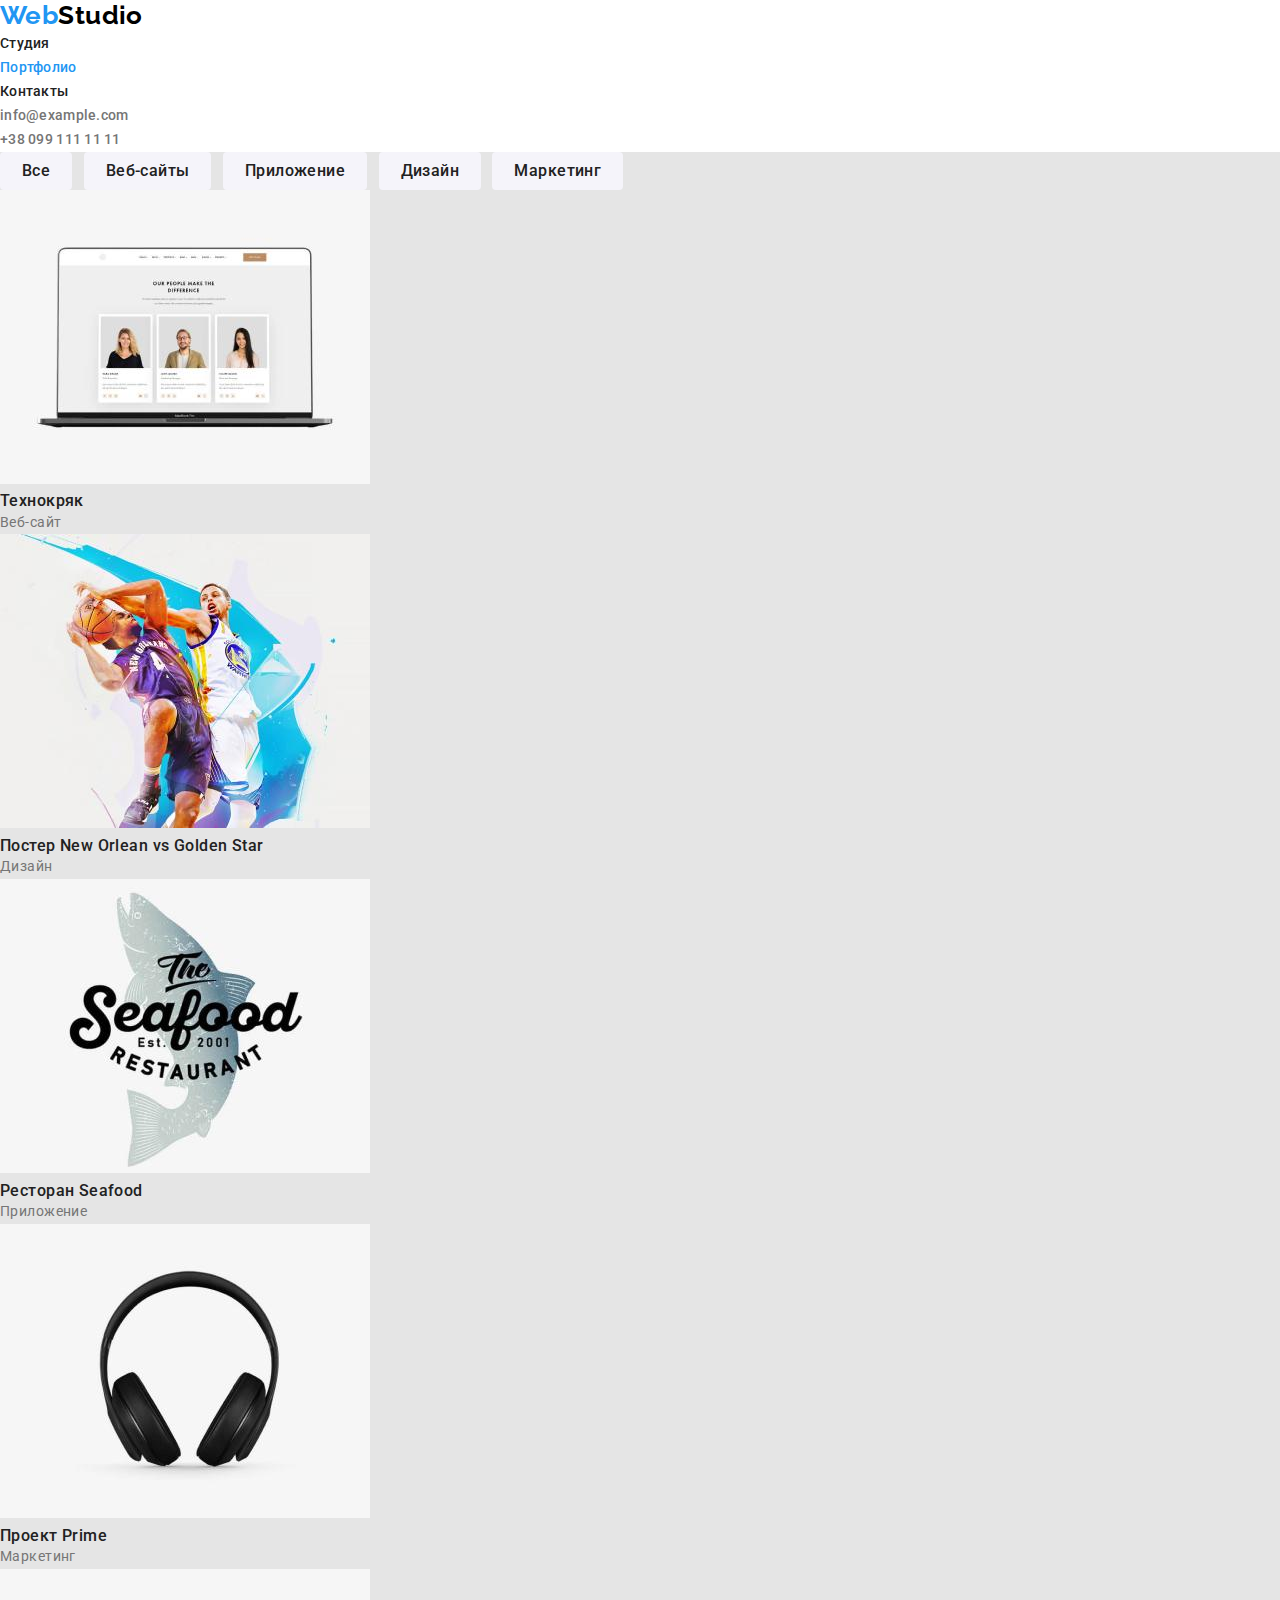
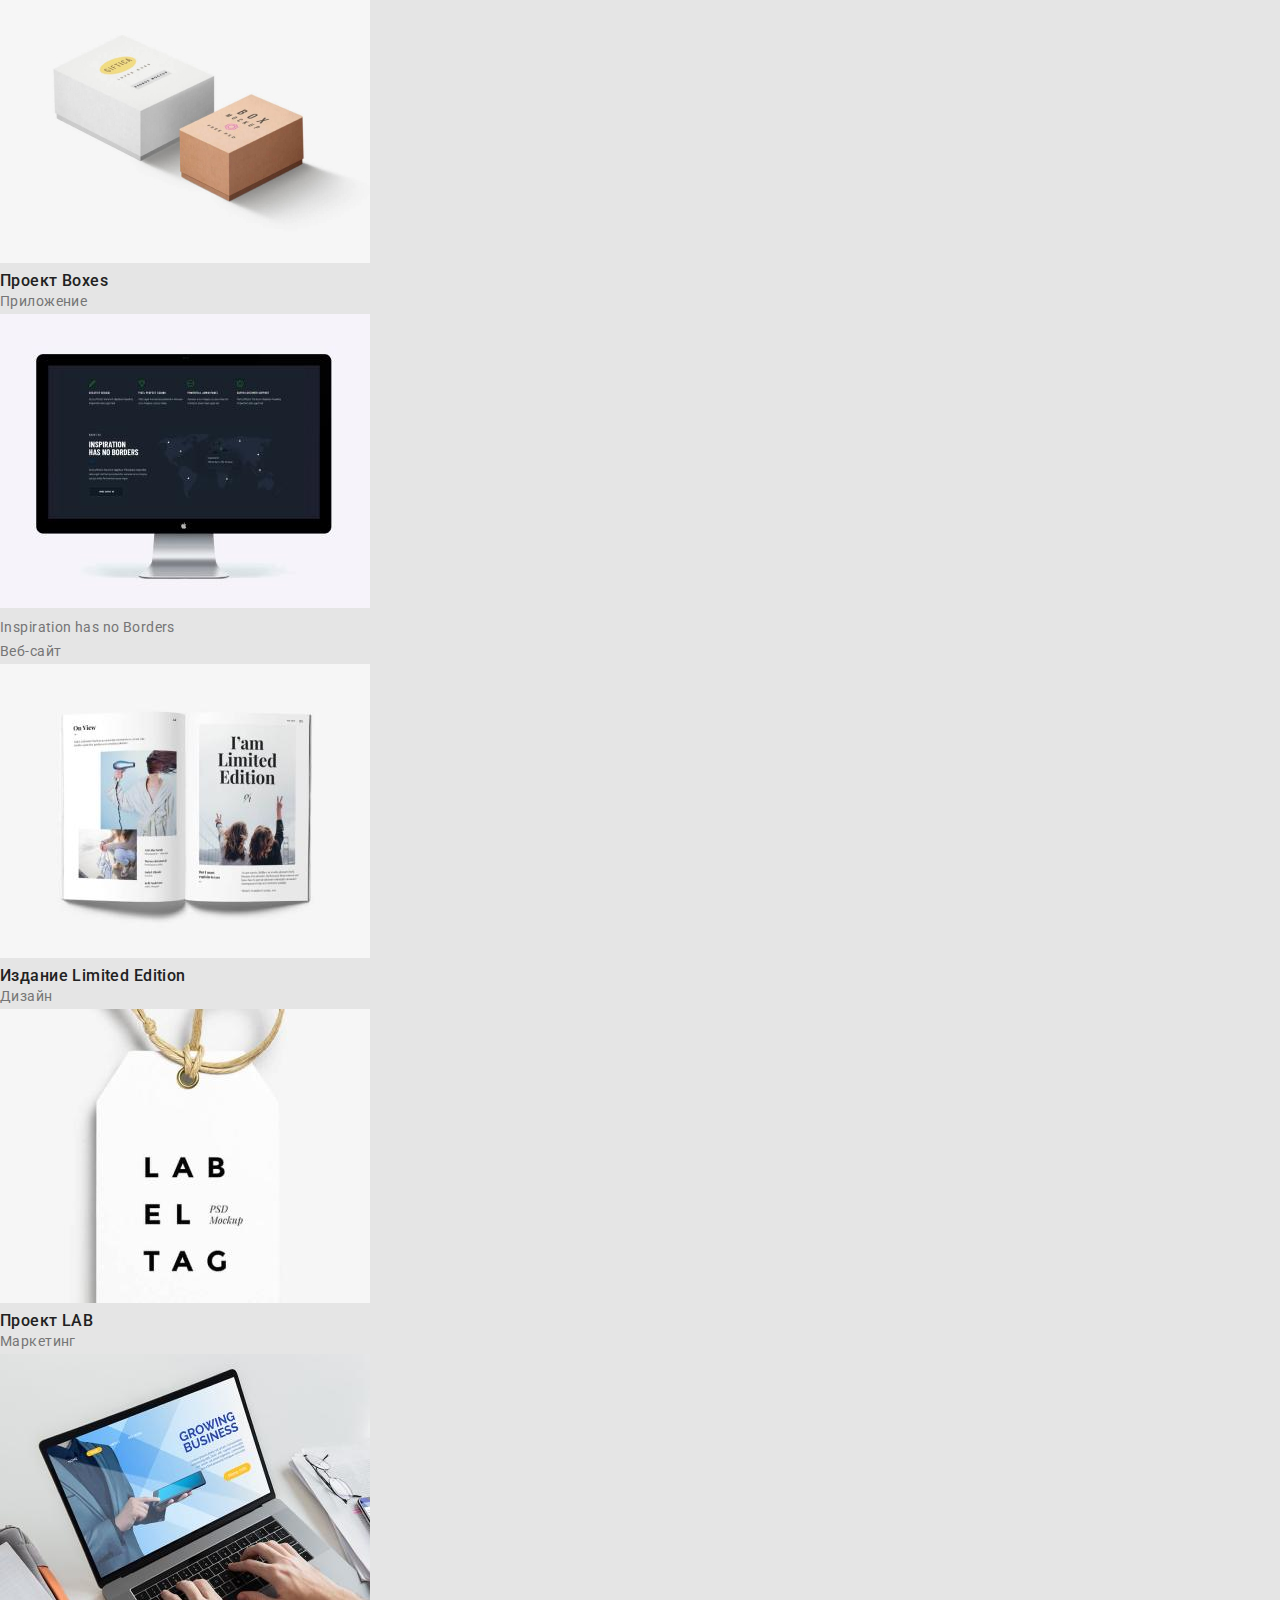
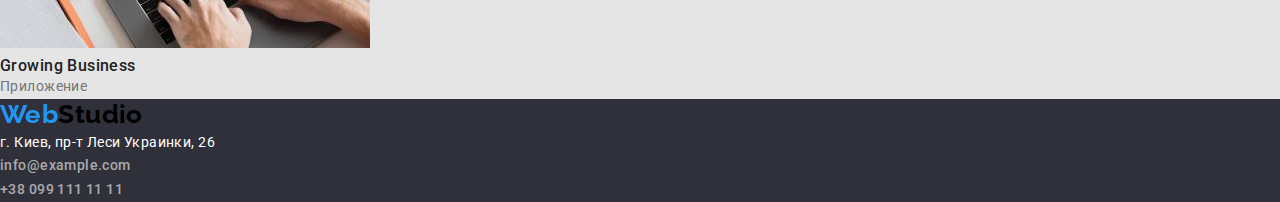
==== portfolio.html @ 2cf07dfc "файли з дз2" ====
<!DOCTYPE html>
<html lang="en">
<head>
    <meta charset="UTF-8">
    <meta http-equiv="X-UA-Compatible" content="IE=edge">
    <meta name="viewport" content="width=device-width, initial-scale=1.0">
    <title>Portfolio</title>
    <link rel="preconnect" href="https://fonts.googleapis.com">
    <link rel="preconnect" href="https://fonts.gstatic.com" crossorigin>
    <link href="https://fonts.googleapis.com/css2?family=Raleway:wght@700&family=Roboto:wght@400;500;700;900&display=swap"
        rel="stylesheet">
    <link href="./css/normalize.css" rel="stylesheet">
    <link href="./css/style.css" rel="stylesheet">
</head>
<body>
    <!-- Шапка сайта -->
    <header>
        <nav>
            <a href="./index.html" class='logo'>
                <span lang='en' class='logo logo-part'>Web</span><span lang='en'>Studio</span>
            </a>
    
            <ul class='site-nav'>
                <li><a href="./index.html" class="nav-link">Студия</a></li>
                <li><a href="./portfolio.html" class="nav-link current">Портфолио</a></li>
                <li><a href="" class="nav-link">Контакты</a></li>
            </ul>
        </nav>
        <ul class='contact-list'>
            <li class='contact-item'>
                <a href="mailto:info@example.com" class='contact'>
                    info@example.com
                </a>
            </li>
            <li class='contact-item'>
                <a href="tel:+380991111111" class='contact'>
                    +38 099 111 11 11
                </a>
            </li>
        </ul>
    </header>

    <main>
        <h2 class='portfolio-title title visually-hidden '>
            Портфолио
        </h2>
        <ul class='button-list'>
            <li class='button'>
                <input  id="radio-1" type="radio" name="radio" value="1" checked>
                <label for="radio-1">Все</label>
            </li>
            <li class='button' >
                <input id="radio-2" type="radio" name="radio" value="2" >
                <label for="radio-2">Веб-сайты</label>
            </li>
            <li class='button'>
                <input id="radio-3" type="radio" name="radio" value="3">
                <label for="radio-3">Приложение</label>
            </li>
            <li class='button'>
                <input id="radio-4" type="radio" name="radio" value="4">
                <label for="radio-4">Дизайн</label>
            </li>
            <li class='button'>
                <input id="radio-5" type="radio" name="radio" value="5">
                <label for="radio-5">Маркетинг</label>
            </li>
        </ul>

        

        <ul class="portfolio-list">
            <li class='portfolio-item'>
                <img src="./images/portfolio-images/img.jpg" alt="Технокряк" width="370" class='portgolio-images'>
                <h3 class="portfolio-subtitle subtitle">
                    Технокряк
                </h3>
                <p class="portfolio-text text">
                    Веб-сайт
                </p>
            </li>
            <li class='portfolio-item'>
                <img src="./images/portfolio-images/img(1).jpg" alt="Постер New Orlean vs Golden Star" width="370" class='portgolio-images'>
                <h3 class="portfolio-subtitle subtitle">
                    Постер <span lang='ru'>New Orlean vs Golden Star</span>
                </h3>
                <p class="portfolio-text text">
                    Дизайн
                </p>
            </li>
            <li class='portfolio-item'>
                <img src="./images/portfolio-images/img(2).jpg" alt="Ресторан Seafood" width="370" class='portgolio-images'>
                <h3 class="portfolio-subtitle subtitle">
                    Ресторан <span>Seafood</span>
                </h3>
                <p class="portfolio-text text">
                    Приложение
                </p>
            </li>
            <li class='portfolio-item'>
                <img src="./images/portfolio-images/img(3).jpg" alt="Наушники" width="370" class='portgolio-images'>
                <h3 class="portfolio-subtitle subtitle">
                    Проект <span>Prime</span>
                </h3>
                <p class="portfolio-text text">
                    Маркетинг
                </p>
            </li>
            <li class='portfolio-item'>
                <img src="./images/portfolio-images/img(4).jpg" alt="Фото проектов Boxes" width="370" class='portgolio-images'>
                <h3 class="portfolio-subtitle subtitle">
                    Проект <span>Boxes</span>
                </h3>
                <p class="portfolio-text text">
                    Приложение
                </p>
            </li>
            <li class='portfolio-item'>
                <img src="./images/portfolio-images/img(5).jpg" alt="Монитор" width="370" class='portgolio-images'>
                <h3 class="portfolio-subtitle">
                    <span>Inspiration has no Borders</span>
                </h3>
                <p class="portfolio-text text">
                    Веб-сайт
                </p>
            </li>
            <li class='portfolio-item'>
                <img src="./images/portfolio-images/img(6).jpg" alt="Разворот издания Limited Edition" width="370" class='portgolio-images'>
                <h3 class="portfolio-subtitle subtitle">
                    Издание <span>Limited Edition</span>
                </h3>
                <p class="portfolio-text text">
                    Дизайн
                </p>
            </li>
            <li class='portfolio-item'>
                <img src="./images/portfolio-images/img(7).jpg" alt="Фото проекта LAB" width="370" class='portgolio-images'>
                <h3 class="portfolio-subtitle subtitle">
                    Проект <span>LAB</span>
                </h3>
                <p class="portfolio-text text">
                    Маркетинг
                </p>
            </li>
            <li class='portfolio-item'>
                <img src="./images/portfolio-images/img(8).jpg" alt="Ноутбук" width="370" class='portgolio-images'>
                <h3 class="portfolio-subtitle subtitle">
                    <span>Growing Business</span>
                </h3>
                <p class="portfolio-text text">
                    Приложение
                </p>
            </li>
        </ul>
    </main>

    <!-- Футер -->
    <footer>
        <a href="./index.html" class='logo lpgp-footer'>
            <span lang='en' class='logo logo-part'>Web</span><span lang='en'>Studio</span>
        </a>
        <address class=''>
            <ul class='address-list'>
                <li class='address-item'>
                    <a href="/" class="address-map">г. Киев, пр-т Леси Украинки, 26</a>
                </li>
                <li class='address-item'>
                    <a href="mailto:info@example.com" class='contact footer-contact'>
                        info@example.com
                    </a>
                </li>
                <li class='address-item'>
                    <a href="tel:+380991111111" class='contact footer-contact'>
                        +38 099 111 11 11
                    </a>
                </li>
            </ul>
        </address>
    </footer>
</body>
</html>
---- css/style.css ----
/*#2196F3- цвет акцента
background #E5E5E5
footer #2F303A
header #FFFFFF
#212121- вторичнний цвет текста
#757575-основной цвет текста
rgba(255, 255, 255, 0,6)-цвет адресса в футере*/

:root {
  --primary-text-color: #212121;
  --title-text-color: #757575;
  --accent-color: #2196f3;
  --color-buttons: #f5f4fa;
  --primary-white-color: #ffffff;
  --background-color: #e5e5e5;
}

.visually-hidden {
  position: absolute;
  white-space: nowrap;
  width: 1px;
  height: 1px;
  overflow: hidden;
  border: 0;
  padding: 0;
  clip: rect(0 0 0 0);
  clip-path: inset(50%);
  margin: -1px;
}

body {
  background-color: var(--background-color);
  color: var(--title-text-color);

  font-family: Roboto, sans-serif;
  font-style: normal;
  font-weight: 400;

  letter-spacing: 0.03em;
  font-size: 14px;
  line-height: 1.71;
}

.title {
  font-weight: 700;
  font-size: 36px;
  line-height: 1.67;

  color: var(--primary-text-color);

  text-align: center;
}

.subtitle {
  font-weight: 500;
  font-size: 16px;
  line-height: 1.19;

  /*text-align: center;*/

  color: var(--primary-text-color);
}
/* -----------------------------------------Header---------------------------------------------------------------- */
header {
  background-color: #ffffff;
}

/* Logo */

.logo {
  font-family: Raleway, sans-serif;
  font-weight: 700;
  font-size: 26px;
  line-height: 1.19;
  color: #000000;
}

.logo-part {
  color: var(--accent-color);
}

/* Site nav */

.nav-link {
  font-weight: 500;
  font-size: 14px;
  line-height: 1.14;
  letter-spacing: 0.02em;

  color: var(--primary-text-color);
}

.nav-link:hover,
.nav-link:focus,
.contact:hover,
.contact:focus {
  color: var(--accent-color);
}

.nav-link.current {
  color: var(--accent-color);
}

.contact {
  color: var(--title-text-color);

  font-weight: 500;
  font-size: 14px;
  line-height: 1.14;
  letter-spacing: 0.02em;
}

/* -------------------------------------Footer------------------------------------------------------------------- */

footer {
  background-color: #2f303a;
}

.logo-footer {
  color: var(--primary-white-color);
}

address {
  font-style: normal;
}

.footer-contact {
  color: rgba(255, 255, 255, 0.6);
  font-size: 14px;
  line-height: 1.71;

  letter-spacing: 0.03em;
}

.footer-contact:hover,
.footer-contact:focus {
  color: var(--accent-color);
}

.address-map {
  color: var(--primary-white-color);
}

/*______________________________________________Studio__________________________________________________________*/
/* ---------------------------------------------Hero----------------------------------------------------------- */

.hero-title {
  font-weight: 900;
  font-size: 44px;
  line-height: 1.36;

  letter-spacing: 0.06em;
  text-transform: uppercase;

  color: var(--primary-white-color);
}

.hero-button {
  width: 200px;
  height: 50px;

  background-color: var(--accent-color);

  box-shadow: 0px 4px 4px rgba(0, 0, 0, 0.15);
  border-radius: 4px;

  color: var(--primary-white-color);
  font-weight: 700;
  letter-spacing: 0.06em;
  font-size: 16px;
  line-height: 1.87;

  cursor: pointer;
}
/* ----------------------------------------Advantage--------------------------------------------------------------- */
.advantage-subtitle {
  text-transform: uppercase;
  font-size: 14px;
  font-weight: 700;
}
/* ----------------------------------------Ourteam----------------------------------------------------------------- */
.ourteam-section {
  background-color: #f5f4fa;
}

.ourteam-text {
  font-size: 16px;
  line-height: 1.18;
}

/*Portfolio*/
.button {
  display: inline-block;
  padding: 6px 22px;
  margin-right: 8px;

  background: var(--color-buttons);
  border-radius: 4px;
  user-select: none;

  cursor: pointer;

  font-weight: 500;
  font-size: 16px;
  line-height: 1.62;
  color: var(--primary-text-color);
}

.button label {
  cursor: pointer;
}

.button input {
  display: none;
}

.button:hover,
.button:focus {
  background: var(--accent-color);

  box-shadow: 0px 3px 1px rgba(0, 0, 0, 0.1), 0px 1px 2px rgba(0, 0, 0, 0.08),
    0px 2px 2px rgba(0, 0, 0, 0.12);

  color: var(--primary-white-color);
}

.portfolio.subtitle {
  font-weight: 700;
  font-size: 18px;
  line-height: 2;

  letter-spacing: 0.06em;
}

.portfolio.text {
  font-size: 16px;
  line-height: 1.87;
}
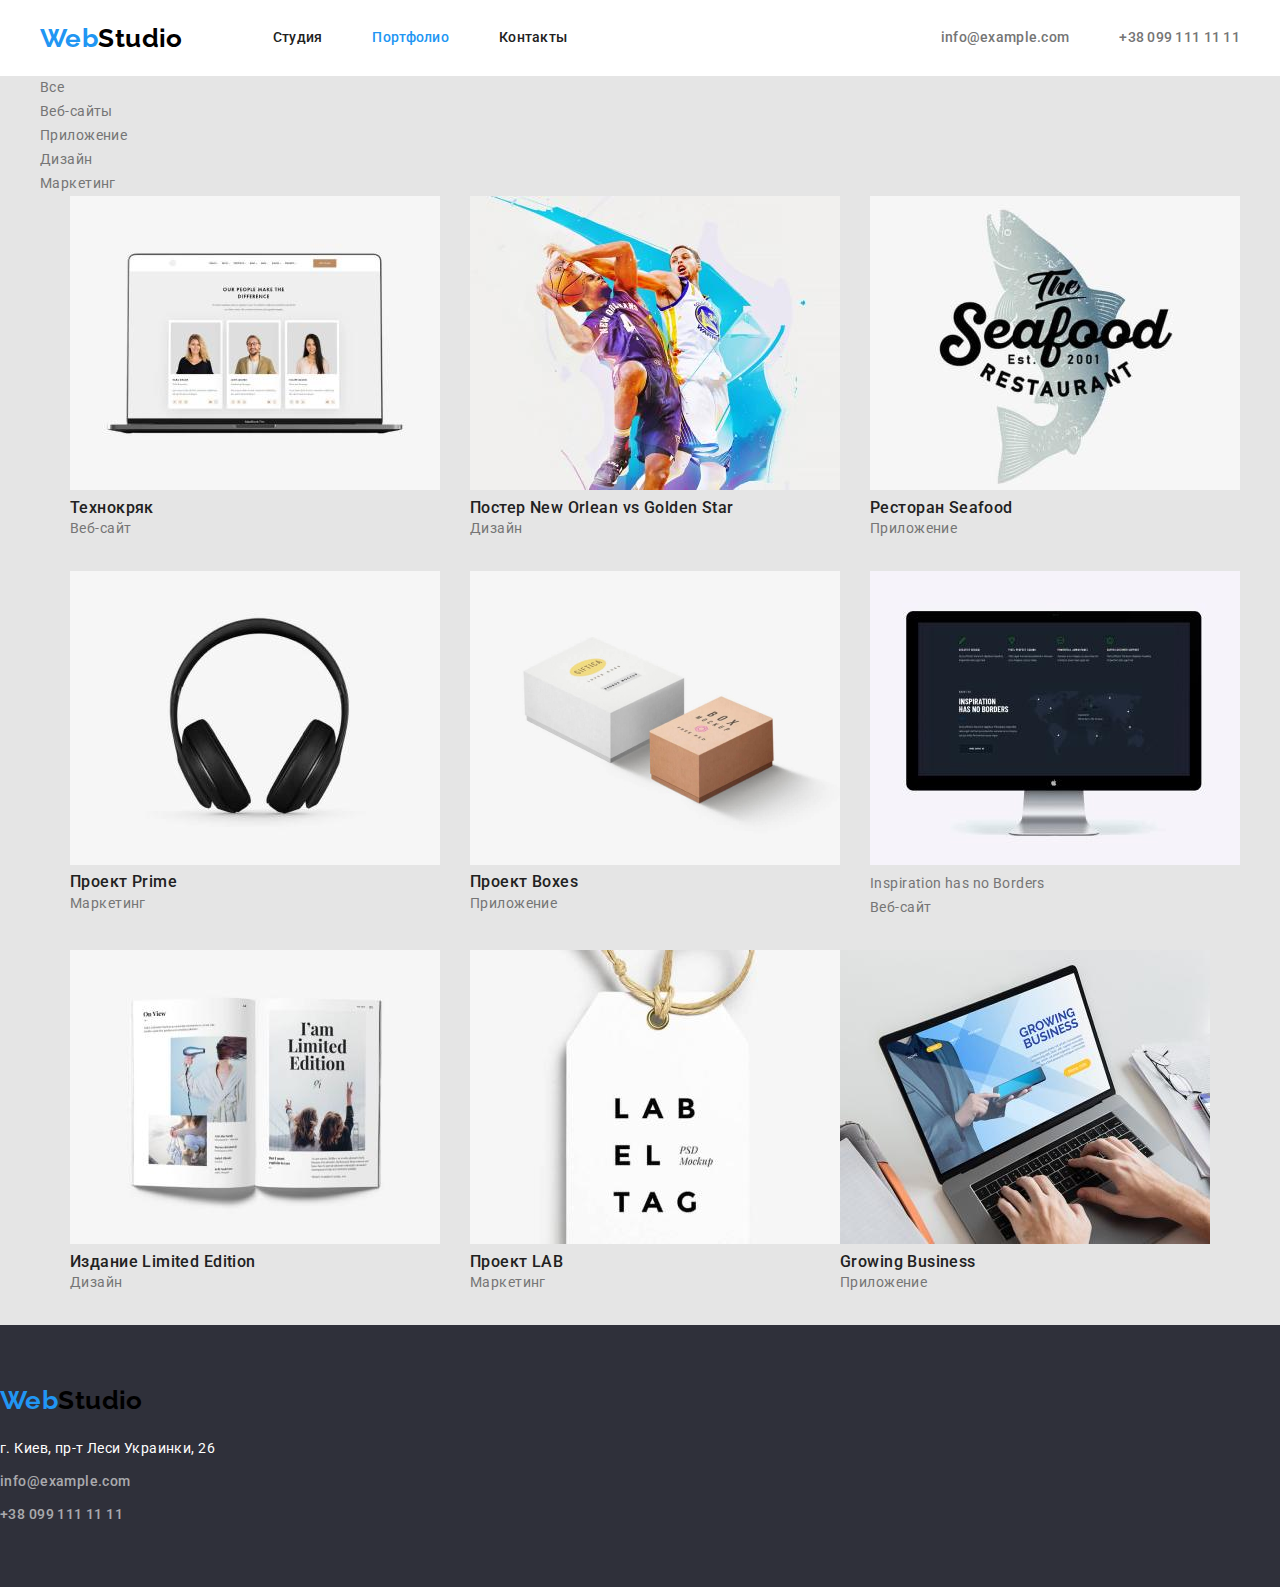
==== commit c313d592: "добавлені нові класи" ====
--- a/portfolio.html
+++ b/portfolio.html
@@ -9,23 +9,26 @@
     <link rel="preconnect" href="https://fonts.gstatic.com" crossorigin>
     <link href="https://fonts.googleapis.com/css2?family=Raleway:wght@700&family=Roboto:wght@400;500;700;900&display=swap"
         rel="stylesheet">
-    <link href="./css/normalize.css" rel="stylesheet">
+    <link href="<link rel="stylesheet" href="https://cdnjs.cloudflare.com/ajax/libs/modern-normalize/1.1.0/modern-normalize.min.css"
+     integrity="sha512-wpPYUAdjBVSE4KJnH1VR1HeZfpl1ub8YT/NKx4PuQ5NmX2tKuGu6U/JRp5y+Y8XG2tV+wKQpNHVUX03MfMFn9Q=="
+      crossorigin="anonymous" referrerpolicy="no-referrer" />
     <link href="./css/style.css" rel="stylesheet">
 </head>
 <body>
     <!-- Шапка сайта -->
     <header>
-        <nav>
+        <div class="container">
+        <nav class='main-nav'>
             <a href="./index.html" class='logo'>
                 <span lang='en' class='logo logo-part'>Web</span><span lang='en'>Studio</span>
             </a>
     
             <ul class='site-nav'>
-                <li><a href="./index.html" class="nav-link">Студия</a></li>
-                <li><a href="./portfolio.html" class="nav-link current">Портфолио</a></li>
-                <li><a href="" class="nav-link">Контакты</a></li>
+                <li class='item'><a href="./index.html" class="nav-link">Студия</a></li>
+                <li class='item'><a href="./portfolio.html" class="nav-link current">Портфолио</a></li>
+                <li class='item'><a href="" class="nav-link">Контакты</a></li>
             </ul>
-        </nav>
+
         <ul class='contact-list'>
             <li class='contact-item'>
                 <a href="mailto:info@example.com" class='contact'>
@@ -38,9 +41,12 @@
                 </a>
             </li>
         </ul>
+    </div>
+        </nav>
     </header>
 
     <main>
+        <div class="container">
         <h2 class='portfolio-title title visually-hidden '>
             Портфолио
         </h2>
@@ -152,6 +158,7 @@
                 </p>
             </li>
         </ul>
+        </div>
     </main>
 
     <!-- Футер -->
--- a/css/style.css
+++ b/css/style.css
@@ -5,6 +5,67 @@
 #212121- вторичнний цвет текста
 #757575-основной цвет текста
 rgba(255, 255, 255, 0,6)-цвет адресса в футере*/
+
+/*Обнуляем стили*/
+* {
+  padding: 0;
+  margin: 0;
+  border: 0;
+}
+
+/*
+*,*before, *after{
+    -moz-box-sizing:border-box;
+    -webkit-box-sizing: border-box;
+    box-sizing: border-box;
+}
+*/
+
+:focus,
+:active {
+  outline: none;
+}
+
+a:focus,
+a:active {
+  outline: none;
+}
+
+nav,
+footer,
+header,
+aside {
+  display: block;
+}
+
+html,
+body {
+  height: 100%;
+  width: 100%;
+  font-size: 100%;
+  line-height: 1;
+}
+
+a,
+a:visited,
+a:hover {
+  text-decoration: none;
+}
+
+ul,
+li {
+  list-style: none;
+}
+
+h1,
+h2,
+h3,
+h4,
+h5,
+h6 {
+  font-size: inherit;
+  font-weight: inherit;
+}
 
 :root {
   --primary-text-color: #212121;
@@ -41,6 +102,19 @@
   line-height: 1.71;
 }
 
+.container {
+  margin-left: auto;
+  margin-right: auto;
+  width: 1200px;
+  padding-left: 15px;
+  padding-right: 15px;
+}
+
+.section {
+  padding-top: 95px;
+  padding-bottom: 95px;
+}
+
 .title {
   font-weight: 700;
   font-size: 36px;
@@ -49,6 +123,8 @@
   color: var(--primary-text-color);
 
   text-align: center;
+
+  margin-bottom: 60px;
 }
 
 .subtitle {
@@ -63,6 +139,11 @@
 /* -----------------------------------------Header---------------------------------------------------------------- */
 header {
   background-color: #ffffff;
+}
+
+.main-nav {
+  display: flex;
+  align-items: center;
 }
 
 /* Logo */
@@ -81,7 +162,20 @@
 
 /* Site nav */
 
+.site-nav {
+  display: flex;
+  margin-left: 90px;
+}
+
+.site-nav .item:not(:last-child) {
+  margin-right: 50px;
+}
+
 .nav-link {
+  display: block;
+  padding-top: 30px;
+  padding-bottom: 30px;
+
   font-weight: 500;
   font-size: 14px;
   line-height: 1.14;
@@ -110,10 +204,21 @@
   letter-spacing: 0.02em;
 }
 
+.contact-list {
+  display: flex;
+  margin-left: auto;
+}
+
+.contact-item:not(:last-child) {
+  margin-right: 50px;
+}
+
 /* -------------------------------------Footer------------------------------------------------------------------- */
 
 footer {
   background-color: #2f303a;
+  padding-top: 60px;
+  padding-bottom: 60px;
 }
 
 .logo-footer {
@@ -122,6 +227,11 @@
 
 address {
   font-style: normal;
+  margin-top: 20px;
+}
+
+.address-item:not(:last-child) {
+  margin-bottom: 9px;
 }
 
 .footer-contact {
@@ -143,8 +253,19 @@
 
 /*______________________________________________Studio__________________________________________________________*/
 /* ---------------------------------------------Hero----------------------------------------------------------- */
+.hero {
+  text-align: center;
+  padding-top: 200px;
+  padding-bottom: 200px;
+
+  background: #2f303a;
+}
 
 .hero-title {
+  margin-top: 0;
+  margin-bottom: 40px;
+  /*width: 700px;*/
+
   font-weight: 900;
   font-size: 44px;
   line-height: 1.36;
@@ -173,23 +294,67 @@
   cursor: pointer;
 }
 /* ----------------------------------------Advantage--------------------------------------------------------------- */
+.advantage-list {
+  display: flex;
+}
+
+.advantage-item:not(:last-child) {
+  margin-right: 50px;
+}
+
 .advantage-subtitle {
   text-transform: uppercase;
   font-size: 14px;
   font-weight: 700;
 }
+/*-----------------------------------------Ourwork-----------------------------------------------------------------*/
+.ourwork-list {
+  display: flex;
+}
+
+.ourwork-item:not(:last-child) {
+  margin-right: 30px;
+}
 /* ----------------------------------------Ourteam----------------------------------------------------------------- */
 .ourteam-section {
   background-color: #f5f4fa;
 }
 
+.ourteam-list {
+  display: flex;
+  flex-wrap: wrap;
+}
+
+.ourteam-item:not(:last-child) {
+  margin-right: 30px;
+}
+
+.ourteam-item {
+  min-height: 370px;
+  min-width: 270px;
+
+  box-shadow: 0px 1px 3px rgba(0, 0, 0, 0.12), 0px 1px 1px rgba(0, 0, 0, 0.14),
+    0px 2px 1px rgba(0, 0, 0, 0.2);
+  border-radius: 0px 0px 4px 4px;
+}
+.ourteam-subtitle {
+  text-align: center;
+  margin-top: 30px;
+}
+
 .ourteam-text {
+  margin-top: 10px;
+  margin-bottom: 30px;
+
   font-size: 16px;
   line-height: 1.18;
+
+  text-align: center;
 }
 
 /*Portfolio*/
-.button {
+-------------------------------------------------------------------------------------------------------
+  .button {
   display: inline-block;
   padding: 6px 22px;
   margin-right: 8px;
@@ -224,6 +389,15 @@
   color: var(--primary-white-color);
 }
 
+.portfolio-list {
+  display: flex;
+  flex-wrap: wrap;
+}
+
+.portfolio-item:not(:last-child) {
+  margin-left: 30px;
+  margin-bottom: 30px;
+}
 .portfolio.subtitle {
   font-weight: 700;
   font-size: 18px;
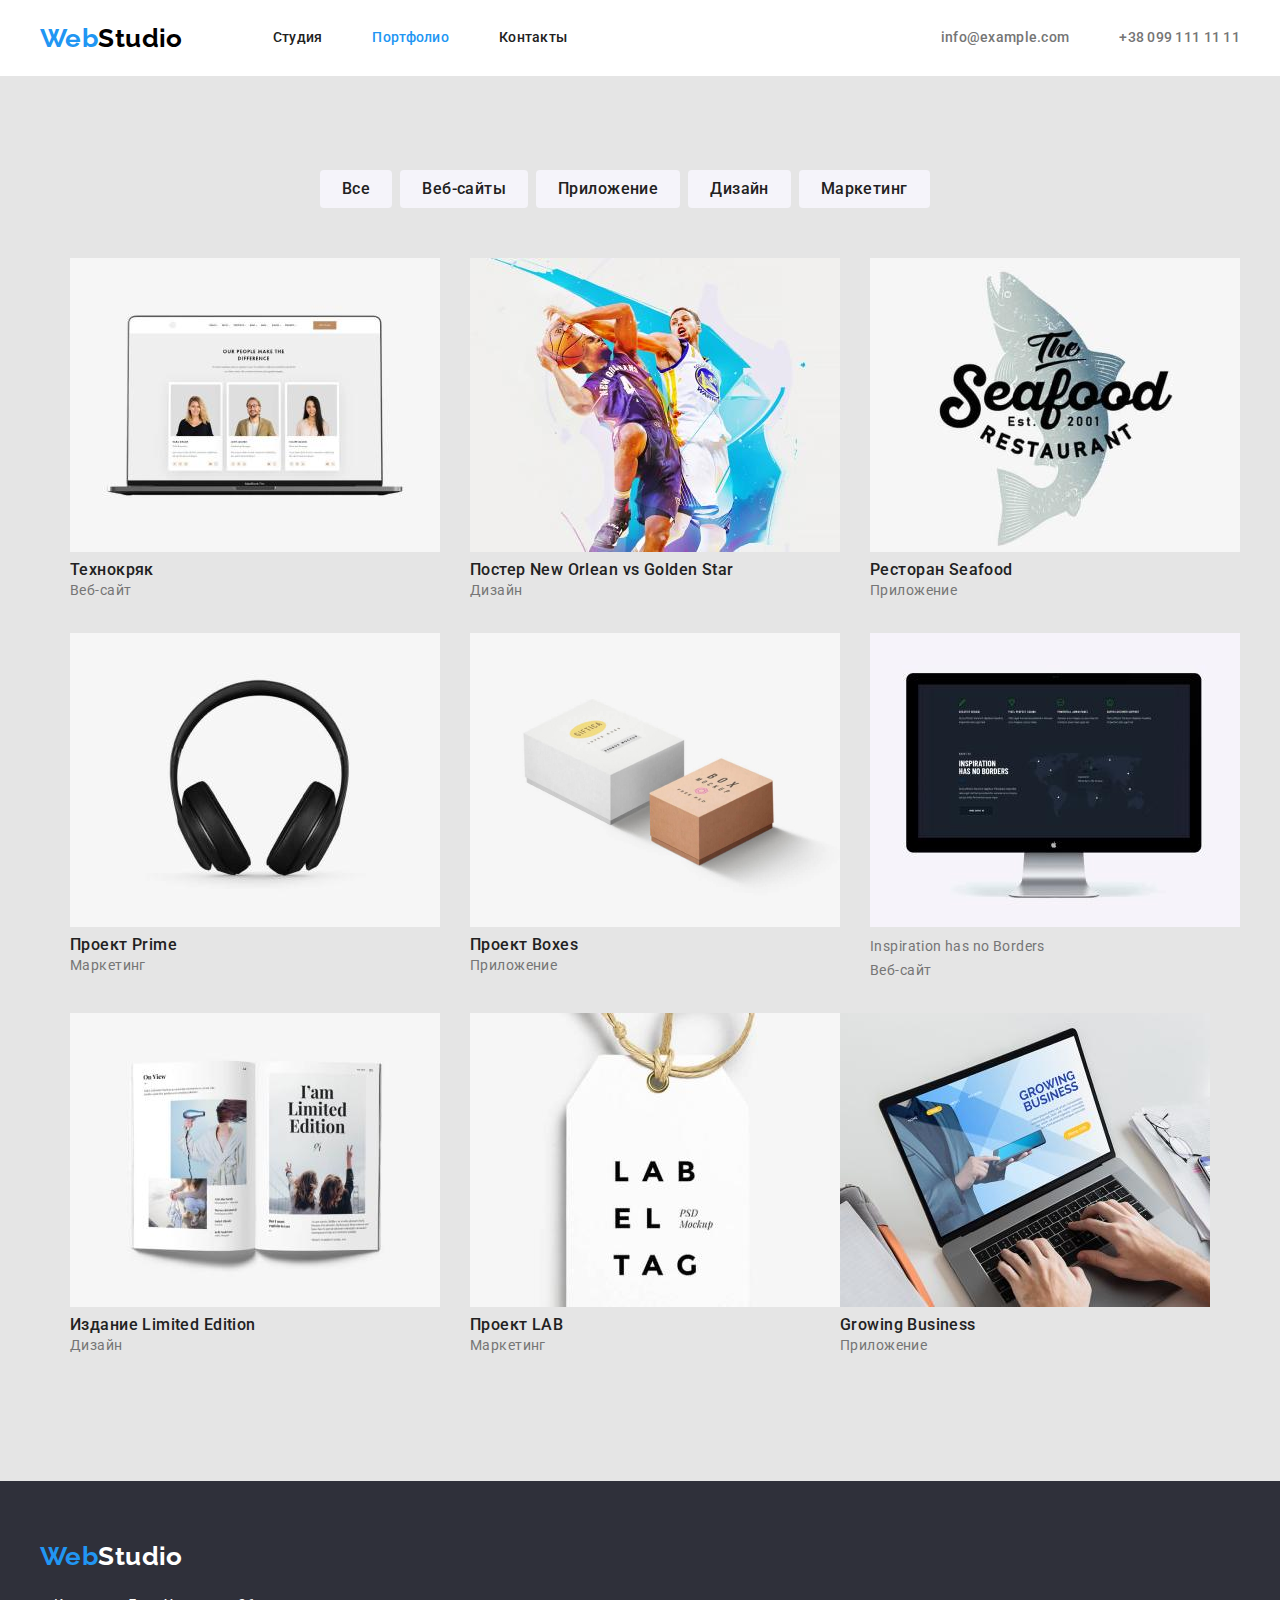
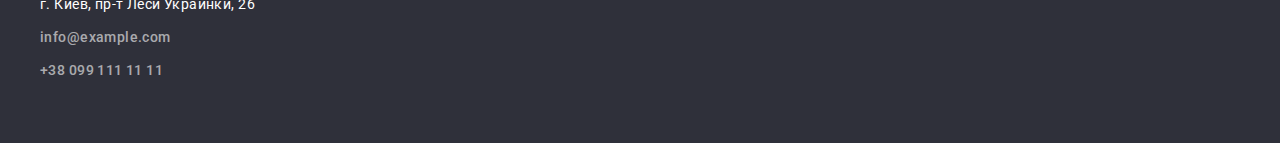
==== commit 718658dc: "обновления" ====
--- a/portfolio.html
+++ b/portfolio.html
@@ -9,65 +9,63 @@
     <link rel="preconnect" href="https://fonts.gstatic.com" crossorigin>
     <link href="https://fonts.googleapis.com/css2?family=Raleway:wght@700&family=Roboto:wght@400;500;700;900&display=swap"
         rel="stylesheet">
-    <link href="<link rel="stylesheet" href="https://cdnjs.cloudflare.com/ajax/libs/modern-normalize/1.1.0/modern-normalize.min.css"
-     integrity="sha512-wpPYUAdjBVSE4KJnH1VR1HeZfpl1ub8YT/NKx4PuQ5NmX2tKuGu6U/JRp5y+Y8XG2tV+wKQpNHVUX03MfMFn9Q=="
-      crossorigin="anonymous" referrerpolicy="no-referrer" />
+    <link href="./css/normalize.css" rel="stylesheet">
     <link href="./css/style.css" rel="stylesheet">
 </head>
 <body>
     <!-- Шапка сайта -->
     <header>
-        <div class="container">
-        <nav class='main-nav'>
-            <a href="./index.html" class='logo'>
-                <span lang='en' class='logo logo-part'>Web</span><span lang='en'>Studio</span>
-            </a>
-    
-            <ul class='site-nav'>
-                <li class='item'><a href="./index.html" class="nav-link">Студия</a></li>
-                <li class='item'><a href="./portfolio.html" class="nav-link current">Портфолио</a></li>
-                <li class='item'><a href="" class="nav-link">Контакты</a></li>
-            </ul>
-
-        <ul class='contact-list'>
-            <li class='contact-item'>
-                <a href="mailto:info@example.com" class='contact'>
-                    info@example.com
-                </a>
-            </li>
-            <li class='contact-item'>
-                <a href="tel:+380991111111" class='contact'>
-                    +38 099 111 11 11
-                </a>
-            </li>
-        </ul>
-    </div>
-        </nav>
+            <div class="container">
+                <nav class='main-nav'>
+                    <a href="./index.html" class='logo'>
+                        <span lang='en' class='logo logo-part'>Web</span><span lang='en'>Studio</span>
+                    </a>
+            
+                    <ul class='site-nav'>
+                        <li class="item"><a href="./index.html" class="nav-link ">Студия</a></li>
+                        <li class="item"><a href="./portfolio.html" class="nav-link current">Портфолио</a></li>
+                        <li class="item"><a href="" class="nav-link">Контакты</a></li>
+                    </ul>
+            
+                    <ul class='contact-list'>
+                        <li class='contact-item'>
+                            <a href="mailto:info@example.com" class='contact'>
+                                info@example.com
+                            </a>
+                        </li>
+                        <li class='contact-item'>
+                            <a href="tel:+380991111111" class='contact'>
+                                +38 099 111 11 11
+                            </a>
+                        </li>
+                    </ul>
+                </nav>
+            </div>
     </header>
 
     <main>
-        <div class="container">
+    <div class='container container-portfolio'>
         <h2 class='portfolio-title title visually-hidden '>
             Портфолио
         </h2>
         <ul class='button-list'>
-            <li class='button'>
+            <li class='button button-item'>
                 <input  id="radio-1" type="radio" name="radio" value="1" checked>
                 <label for="radio-1">Все</label>
             </li>
-            <li class='button' >
+            <li class='button button-item' >
                 <input id="radio-2" type="radio" name="radio" value="2" >
                 <label for="radio-2">Веб-сайты</label>
             </li>
-            <li class='button'>
+            <li class='button button-item'>
                 <input id="radio-3" type="radio" name="radio" value="3">
                 <label for="radio-3">Приложение</label>
             </li>
-            <li class='button'>
+            <li class='button button-item'>
                 <input id="radio-4" type="radio" name="radio" value="4">
                 <label for="radio-4">Дизайн</label>
             </li>
-            <li class='button'>
+            <li class='button button-item'>
                 <input id="radio-5" type="radio" name="radio" value="5">
                 <label for="radio-5">Маркетинг</label>
             </li>
@@ -163,26 +161,28 @@
 
     <!-- Футер -->
     <footer>
-        <a href="./index.html" class='logo lpgp-footer'>
-            <span lang='en' class='logo logo-part'>Web</span><span lang='en'>Studio</span>
-        </a>
-        <address class=''>
-            <ul class='address-list'>
-                <li class='address-item'>
-                    <a href="/" class="address-map">г. Киев, пр-т Леси Украинки, 26</a>
-                </li>
-                <li class='address-item'>
-                    <a href="mailto:info@example.com" class='contact footer-contact'>
-                        info@example.com
-                    </a>
-                </li>
-                <li class='address-item'>
-                    <a href="tel:+380991111111" class='contact footer-contact'>
-                        +38 099 111 11 11
-                    </a>
-                </li>
-            </ul>
-        </address>
+        <div class="container">
+            <a href="./index.html" class='logo logo-footer'>
+                <span lang='en' class='logo logo-part'>Web</span><span lang='en'>Studio</span>
+            </a>
+            <address class='address'>
+                <ul class='address-list'>
+                    <li class='address-item'>
+                        <a href="/" class="address-map">г. Киев, пр-т Леси Украинки, 26</a>
+                    </li>
+                    <li class='address-item'>
+                        <a href="mailto:info@example.com" class='contact footer-contact'>
+                            info@example.com
+                        </a>
+                    </li>
+                    <li class='address-item'>
+                        <a href="tel:+380991111111" class='contact footer-contact'>
+                            +38 099 111 11 11
+                        </a>
+                    </li>
+                </ul>
+            </address>
+        </div>
     </footer>
 </body>
 </html>--- a/css/style.css
+++ b/css/style.css
@@ -264,8 +264,8 @@
 .hero-title {
   margin-top: 0;
   margin-bottom: 40px;
-  /*width: 700px;*/
-
+  width: 700px;
+  margin-left: 475px;
   font-weight: 900;
   font-size: 44px;
   line-height: 1.36;
@@ -352,9 +352,20 @@
   text-align: center;
 }
 
-/*Portfolio*/
--------------------------------------------------------------------------------------------------------
-  .button {
+/*Portfolio-------------------------------------------------------------------------------------------------------*/
+.container-portfolio {
+  padding-top: 94px;
+  padding-bottom: 94px;
+}
+
+.button-list {
+  display: flex;
+  text-align: center;
+  margin-left: 280px;
+  margin-bottom: 50px;
+}
+
+.button {
   display: inline-block;
   padding: 6px 22px;
   margin-right: 8px;
@@ -371,16 +382,16 @@
   color: var(--primary-text-color);
 }
 
-.button label {
+.button-item label {
   cursor: pointer;
 }
 
-.button input {
+.button-item input {
   display: none;
 }
 
-.button:hover,
-.button:focus {
+.button-item:hover,
+.button-item:focus {
   background: var(--accent-color);
 
   box-shadow: 0px 3px 1px rgba(0, 0, 0, 0.1), 0px 1px 2px rgba(0, 0, 0, 0.08),
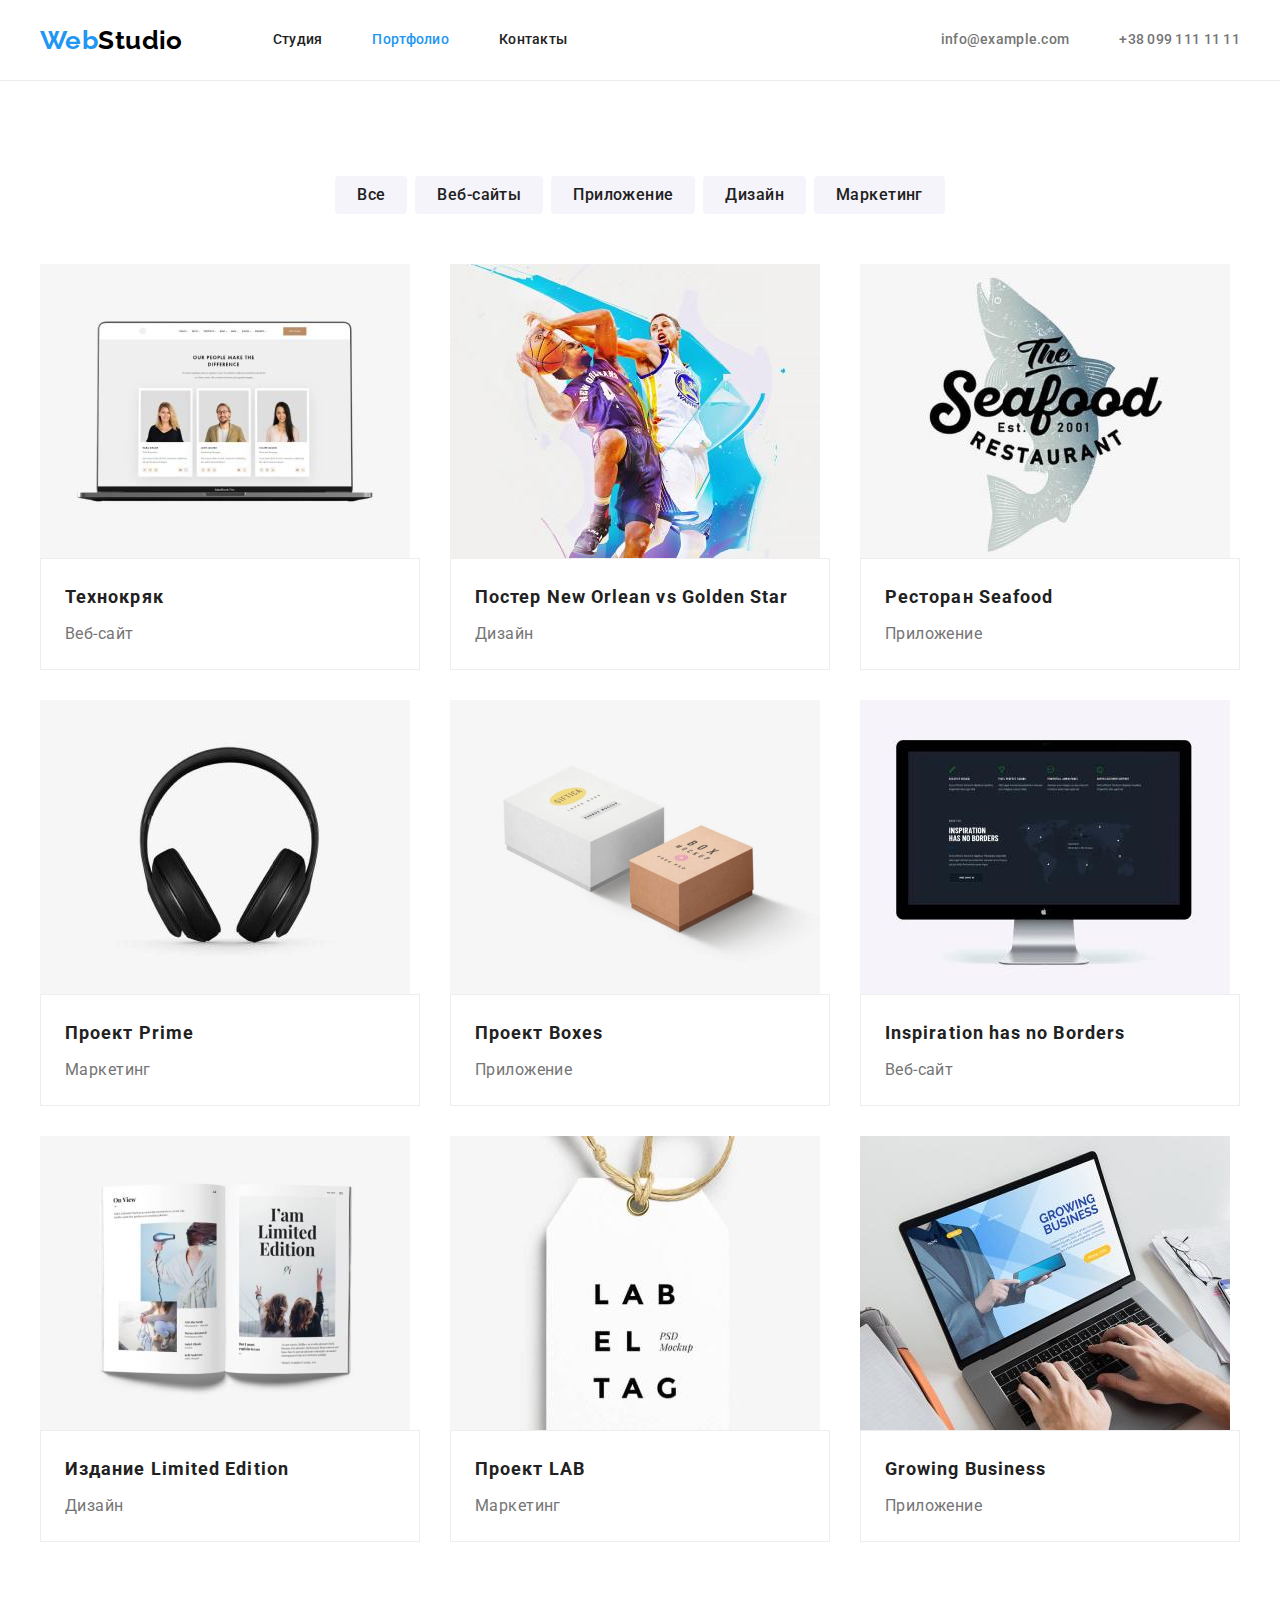
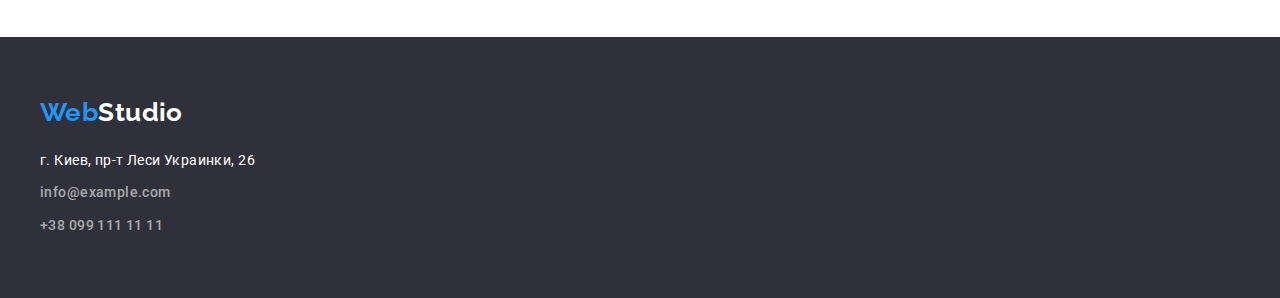
==== commit 2499eab2: "изменения" ====
--- a/portfolio.html
+++ b/portfolio.html
@@ -14,7 +14,7 @@
 </head>
 <body>
     <!-- Шапка сайта -->
-    <header>
+    <header class='portfolio'>
             <div class="container">
                 <nav class='main-nav'>
                     <a href="./index.html" class='logo'>
@@ -44,7 +44,8 @@
     </header>
 
     <main>
-    <div class='container container-portfolio'>
+    <section class='portfolio-section section'>
+    <div class='container'>
         <h2 class='portfolio-title title visually-hidden '>
             Портфолио
         </h2>
@@ -75,88 +76,107 @@
 
         <ul class="portfolio-list">
             <li class='portfolio-item'>
-                <img src="./images/portfolio-images/img.jpg" alt="Технокряк" width="370" class='portgolio-images'>
+                <img src="./images/portfolio-images/img.jpg" alt="Технокряк" width="370" height="294" class='portgolio-images'>
+                <div class="portfolio-descrition">
                 <h3 class="portfolio-subtitle subtitle">
                     Технокряк
                 </h3>
                 <p class="portfolio-text text">
                     Веб-сайт
                 </p>
-            </li>
-            <li class='portfolio-item'>
-                <img src="./images/portfolio-images/img(1).jpg" alt="Постер New Orlean vs Golden Star" width="370" class='portgolio-images'>
+                </div>
+            </li>
+            <li class='portfolio-item'>
+                <img src="./images/portfolio-images/img(1).jpg" alt="Постер New Orlean vs Golden Star" width="370" height="294" class='portgolio-images'>
+                <div class="portfolio-descrition">
                 <h3 class="portfolio-subtitle subtitle">
                     Постер <span lang='ru'>New Orlean vs Golden Star</span>
                 </h3>
                 <p class="portfolio-text text">
                     Дизайн
                 </p>
-            </li>
-            <li class='portfolio-item'>
-                <img src="./images/portfolio-images/img(2).jpg" alt="Ресторан Seafood" width="370" class='portgolio-images'>
+            </div>
+            </li>
+            <li class='portfolio-item'>
+                <img src="./images/portfolio-images/img(2).jpg" alt="Ресторан Seafood" width="370" height="294" class='portgolio-images'>
+                <div class="portfolio-descrition">
                 <h3 class="portfolio-subtitle subtitle">
                     Ресторан <span>Seafood</span>
                 </h3>
                 <p class="portfolio-text text">
                     Приложение
                 </p>
-            </li>
-            <li class='portfolio-item'>
-                <img src="./images/portfolio-images/img(3).jpg" alt="Наушники" width="370" class='portgolio-images'>
+                </div>
+            </li>
+            <li class='portfolio-item'>
+                <img src="./images/portfolio-images/img(3).jpg" alt="Наушники" width="370" height="294" class='portgolio-images'>
+                <div class="portfolio-descrition">
                 <h3 class="portfolio-subtitle subtitle">
                     Проект <span>Prime</span>
                 </h3>
                 <p class="portfolio-text text">
                     Маркетинг
                 </p>
-            </li>
-            <li class='portfolio-item'>
-                <img src="./images/portfolio-images/img(4).jpg" alt="Фото проектов Boxes" width="370" class='portgolio-images'>
+                </div>
+            </li>
+            <li class='portfolio-item'>
+                <img src="./images/portfolio-images/img(4).jpg" alt="Фото проектов Boxes" width="370" height="294" class='portgolio-images'>
+                <div class="portfolio-descrition">
                 <h3 class="portfolio-subtitle subtitle">
                     Проект <span>Boxes</span>
                 </h3>
                 <p class="portfolio-text text">
                     Приложение
                 </p>
-            </li>
-            <li class='portfolio-item'>
-                <img src="./images/portfolio-images/img(5).jpg" alt="Монитор" width="370" class='portgolio-images'>
-                <h3 class="portfolio-subtitle">
+                </div>
+            </li>
+            <li class='portfolio-item'>
+                <img src="./images/portfolio-images/img(5).jpg" alt="Монитор" width="370" height="294" class='portgolio-images'>
+                <div class="portfolio-descrition">
+                <h3 class="portfolio-subtitle subtitle">
                     <span>Inspiration has no Borders</span>
                 </h3>
                 <p class="portfolio-text text">
                     Веб-сайт
                 </p>
-            </li>
-            <li class='portfolio-item'>
-                <img src="./images/portfolio-images/img(6).jpg" alt="Разворот издания Limited Edition" width="370" class='portgolio-images'>
+                </div>
+            </li>
+            <li class='portfolio-item'>
+                <img src="./images/portfolio-images/img(6).jpg" alt="Разворот издания Limited Edition" width="370" height="294" class='portgolio-images'>
+                <div class="portfolio-descrition">
                 <h3 class="portfolio-subtitle subtitle">
                     Издание <span>Limited Edition</span>
                 </h3>
                 <p class="portfolio-text text">
                     Дизайн
                 </p>
-            </li>
-            <li class='portfolio-item'>
-                <img src="./images/portfolio-images/img(7).jpg" alt="Фото проекта LAB" width="370" class='portgolio-images'>
+                </div>
+            </li>
+            <li class='portfolio-item'>
+                <img src="./images/portfolio-images/img(7).jpg" alt="Фото проекта LAB" width="370" height="294" class='portgolio-images'>
+                <div class="portfolio-descrition">
                 <h3 class="portfolio-subtitle subtitle">
                     Проект <span>LAB</span>
                 </h3>
                 <p class="portfolio-text text">
                     Маркетинг
                 </p>
-            </li>
-            <li class='portfolio-item'>
-                <img src="./images/portfolio-images/img(8).jpg" alt="Ноутбук" width="370" class='portgolio-images'>
+                </div>
+            </li>
+            <li class='portfolio-item'>
+                <img src="./images/portfolio-images/img(8).jpg" alt="Ноутбук" width="370" height="294" class='portgolio-images'>
+                <div class="portfolio-descrition">
                 <h3 class="portfolio-subtitle subtitle">
                     <span>Growing Business</span>
                 </h3>
                 <p class="portfolio-text text">
                     Приложение
                 </p>
+                </div>
             </li>
         </ul>
         </div>
+        </section>
     </main>
 
     <!-- Футер -->
--- a/css/style.css
+++ b/css/style.css
@@ -102,6 +102,10 @@
   line-height: 1.71;
 }
 
+img {
+  display: block;
+}
+
 .container {
   margin-left: auto;
   margin-right: auto;
@@ -118,7 +122,7 @@
 .title {
   font-weight: 700;
   font-size: 36px;
-  line-height: 1.67;
+  line-height: 1.17;
 
   color: var(--primary-text-color);
 
@@ -173,8 +177,8 @@
 
 .nav-link {
   display: block;
-  padding-top: 30px;
-  padding-bottom: 30px;
+  padding-top: 32px;
+  padding-bottom: 32px;
 
   font-weight: 500;
   font-size: 14px;
@@ -262,10 +266,10 @@
 }
 
 .hero-title {
-  margin-top: 0;
-  margin-bottom: 40px;
+  margin: 0 auto;
+  margin-bottom: 30px;
+
   width: 700px;
-  margin-left: 475px;
   font-weight: 900;
   font-size: 44px;
   line-height: 1.36;
@@ -294,6 +298,10 @@
   cursor: pointer;
 }
 /* ----------------------------------------Advantage--------------------------------------------------------------- */
+.advantage-section {
+  padding-bottom: 0;
+}
+
 .advantage-list {
   display: flex;
 }
@@ -306,6 +314,8 @@
   text-transform: uppercase;
   font-size: 14px;
   font-weight: 700;
+
+  margin-bottom: 10px;
 }
 /*-----------------------------------------Ourwork-----------------------------------------------------------------*/
 .ourwork-list {
@@ -329,46 +339,43 @@
   margin-right: 30px;
 }
 
-.ourteam-item {
-  min-height: 370px;
-  min-width: 270px;
+.ourteam-description {
+  text-align: center;
+  padding-top: 30px;
+  padding-bottom: 30px;
 
   box-shadow: 0px 1px 3px rgba(0, 0, 0, 0.12), 0px 1px 1px rgba(0, 0, 0, 0.14),
     0px 2px 1px rgba(0, 0, 0, 0.2);
   border-radius: 0px 0px 4px 4px;
 }
-.ourteam-subtitle {
-  text-align: center;
-  margin-top: 30px;
+
+.ourtean-subtitle {
+  margin-bottom: 10px;
 }
 
 .ourteam-text {
-  margin-top: 10px;
-  margin-bottom: 30px;
-
   font-size: 16px;
   line-height: 1.18;
-
-  text-align: center;
 }
 
 /*Portfolio-------------------------------------------------------------------------------------------------------*/
-.container-portfolio {
-  padding-top: 94px;
-  padding-bottom: 94px;
+.portfolio {
+  border-bottom: 1px solid #ececec;
+}
+
+.portfolio-section {
+  background: #ffffff;
 }
 
 .button-list {
   display: flex;
-  text-align: center;
-  margin-left: 280px;
+  justify-content: center;
   margin-bottom: 50px;
 }
 
 .button {
   display: inline-block;
   padding: 6px 22px;
-  margin-right: 8px;
 
   background: var(--color-buttons);
   border-radius: 4px;
@@ -382,6 +389,10 @@
   color: var(--primary-text-color);
 }
 
+.button-item:not(:last-child) {
+  margin-right: 8px;
+}
+
 .button-item label {
   cursor: pointer;
 }
@@ -403,21 +414,34 @@
 .portfolio-list {
   display: flex;
   flex-wrap: wrap;
-}
-
-.portfolio-item:not(:last-child) {
+
+  margin-left: -30px;
+  margin-bottom: -30px;
+}
+
+.portfolio-item {
+  flex-basis: calc(100% / 3 - 30px);
+
   margin-left: 30px;
   margin-bottom: 30px;
 }
-.portfolio.subtitle {
+.portfolio-subtitle {
   font-weight: 700;
   font-size: 18px;
   line-height: 2;
 
   letter-spacing: 0.06em;
-}
-
-.portfolio.text {
+
+  margin-bottom: 4px;
+}
+
+.portfolio-text {
   font-size: 16px;
   line-height: 1.87;
 }
+
+.portfolio-descrition {
+  padding: 20px 0 20px 24px;
+
+  border: 1px solid #eeeeee;
+}
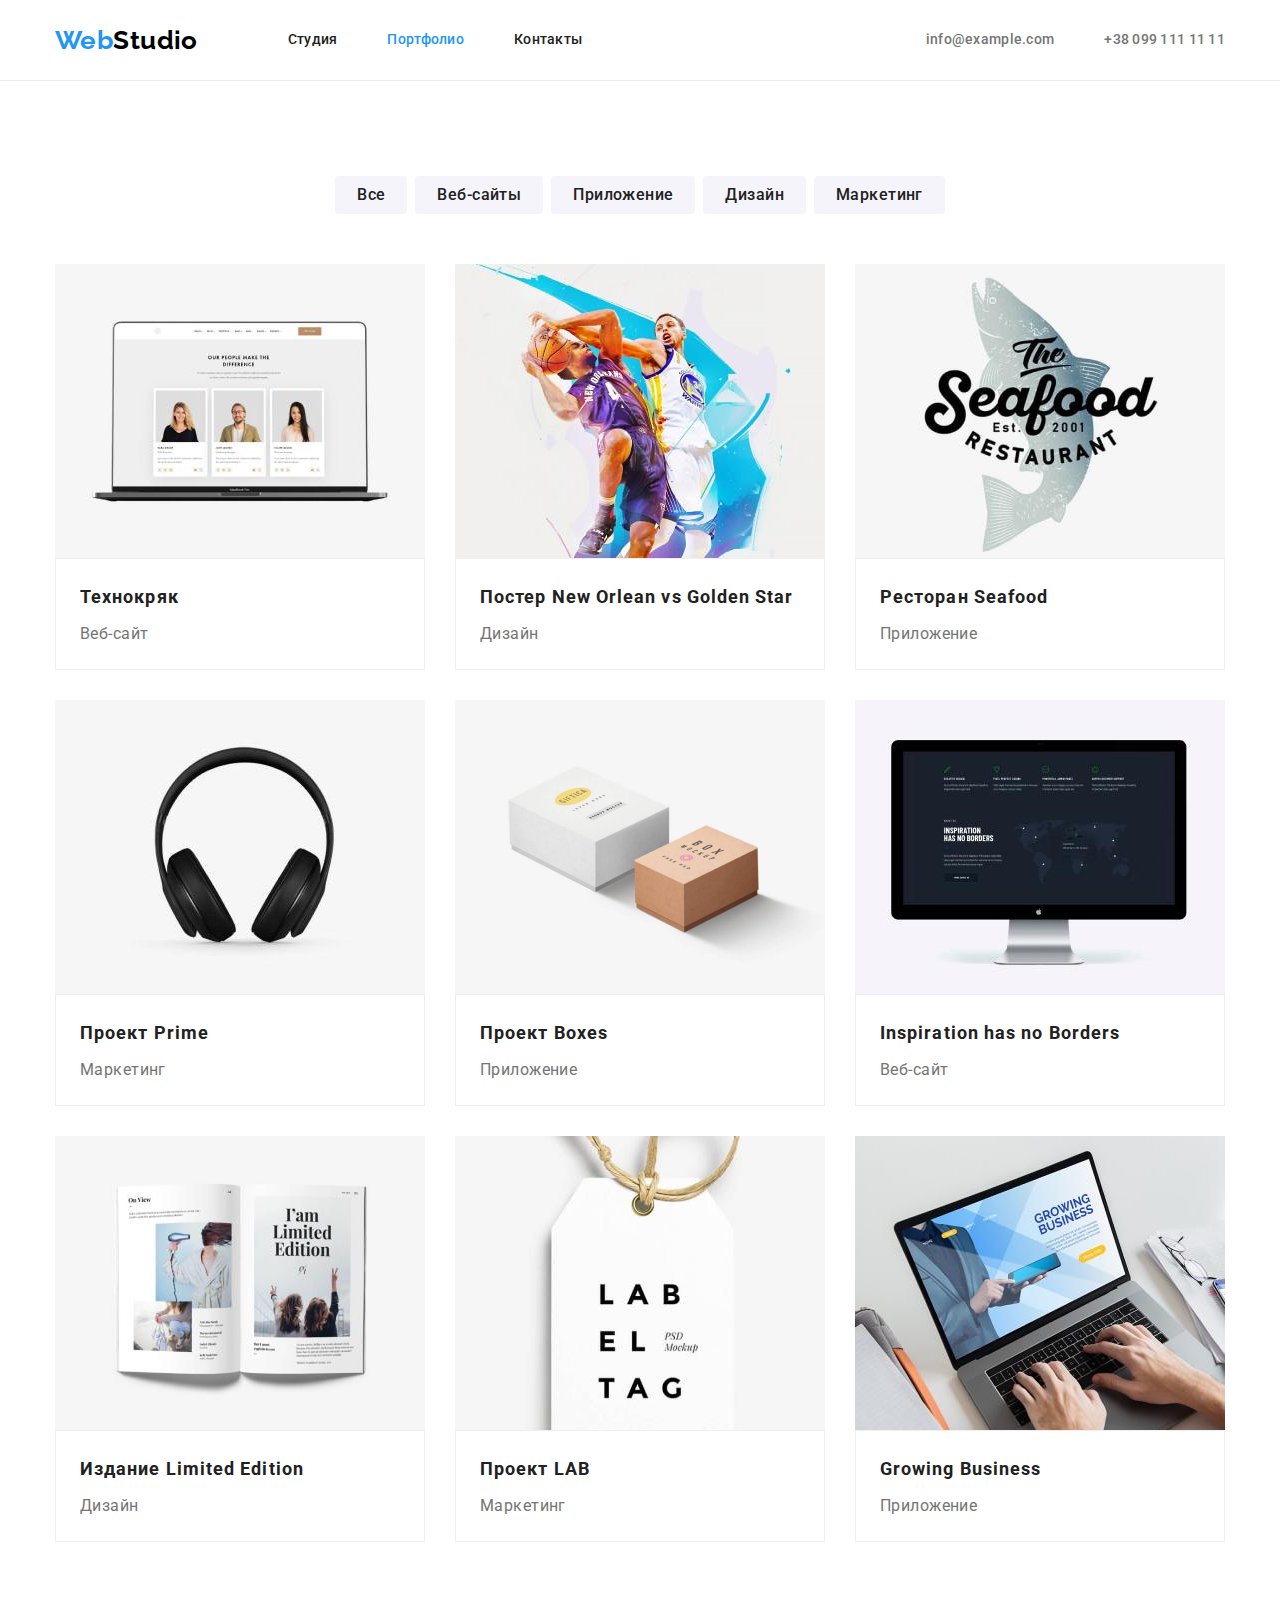
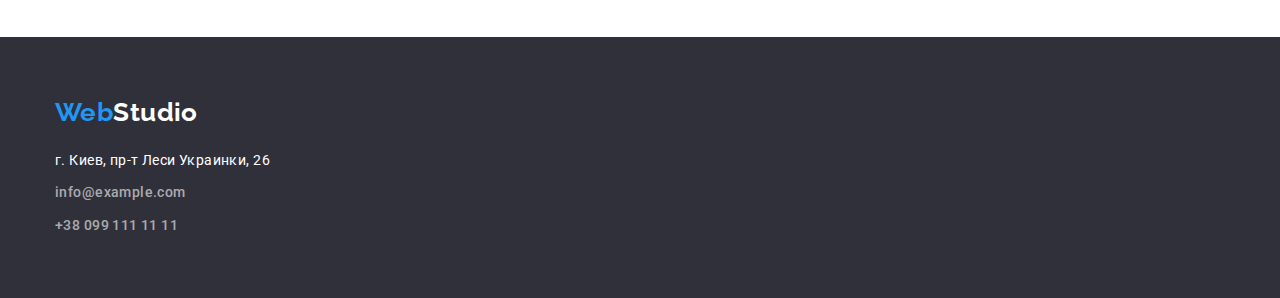
==== commit 157db5b5: "изменено" ====
--- a/portfolio.html
+++ b/portfolio.html
@@ -9,7 +9,7 @@
     <link rel="preconnect" href="https://fonts.gstatic.com" crossorigin>
     <link href="https://fonts.googleapis.com/css2?family=Raleway:wght@700&family=Roboto:wght@400;500;700;900&display=swap"
         rel="stylesheet">
-    <link href="./css/normalize.css" rel="stylesheet">
+    <link rel="stylesheet" href="https://cdnjs.cloudflare.com/ajax/libs/modern-normalize/0.6.0/modern-normalize.min.css" />
     <link href="./css/style.css" rel="stylesheet">
 </head>
 <body>
--- a/css/style.css
+++ b/css/style.css
@@ -73,7 +73,7 @@
   --accent-color: #2196f3;
   --color-buttons: #f5f4fa;
   --primary-white-color: #ffffff;
-  --background-color: #e5e5e5;
+  --background-color: #ffffff;
 }
 
 .visually-hidden {
@@ -349,7 +349,7 @@
   border-radius: 0px 0px 4px 4px;
 }
 
-.ourtean-subtitle {
+.ourteam-subtitle {
   margin-bottom: 10px;
 }
 
